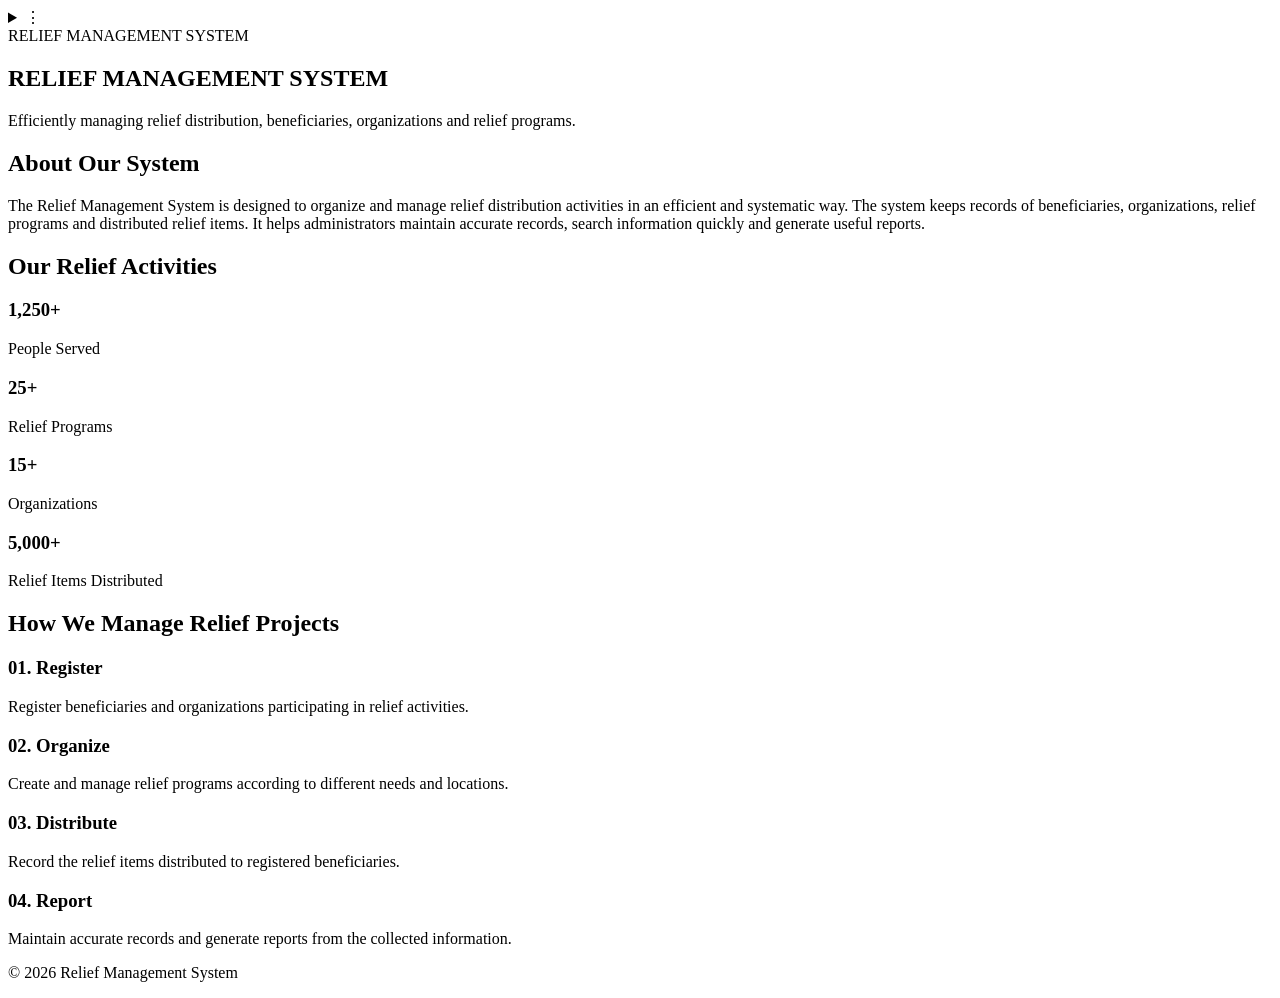
==== index.html @ 19647930 "Add files via upload" ====
<!DOCTYPE html>
<html lang="en">

<head>

    <meta charset="UTF-8">

    <meta name="viewport"
          content="width=device-width, initial-scale=1.0">

    <title>Relief Management System</title>

    <link rel="stylesheet" href="css/style.css">

</head>


<body>


    <!-- ==============================
         TOP HEADER
    =============================== -->

    <header class="header">

        <!-- Three Dot Menu -->

        <details class="menu">

            <summary>⋮</summary>

            <div class="menu-box">

                <a href="insert.html">
                    Insert
                </a>

                <a href="#">
                    View
                </a>

                <a href="#">
                    Search
                </a>

                <a href="#">
                    Generate Report
                </a>

            </div>

        </details>


        <!-- System Name -->

        <div class="header-title">

            RELIEF MANAGEMENT SYSTEM

        </div>

    </header>



    <!-- ==============================
         HERO SECTION
    =============================== -->

    <section class="hero">

        <div class="hero-overlay">

            <h1>
                RELIEF MANAGEMENT SYSTEM
            </h1>

            <p>
                Efficiently managing relief distribution,
                beneficiaries, organizations and relief programs.
            </p>

        </div>

    </section>



    <!-- ==============================
         ABOUT SYSTEM
    =============================== -->

    <section class="about">

        <h2>
            About Our System
        </h2>

        <p>

            The Relief Management System is designed to
            organize and manage relief distribution activities
            in an efficient and systematic way.

            The system keeps records of beneficiaries,
            organizations, relief programs and distributed
            relief items.

            It helps administrators maintain accurate records,
            search information quickly and generate useful
            reports.

        </p>

    </section>



    <!-- ==============================
         STATISTICS
    =============================== -->

    <section class="statistics">

        <h2>
            Our Relief Activities
        </h2>


        <div class="stat-container">


            <div class="stat-card">

                <h3>
                    1,250+
                </h3>

                <p>
                    People Served
                </p>

            </div>


            <div class="stat-card">

                <h3>
                    25+
                </h3>

                <p>
                    Relief Programs
                </p>

            </div>


            <div class="stat-card">

                <h3>
                    15+
                </h3>

                <p>
                    Organizations
                </p>

            </div>


            <div class="stat-card">

                <h3>
                    5,000+
                </h3>

                <p>
                    Relief Items Distributed
                </p>

            </div>


        </div>

    </section>



    <!-- ==============================
         HOW WE MANAGE
    =============================== -->

    <section class="management">

        <h2>
            How We Manage Relief Projects
        </h2>


        <div class="management-container">


            <div class="management-card">

                <h3>
                    01. Register
                </h3>

                <p>

                    Register beneficiaries and
                    organizations participating
                    in relief activities.

                </p>

            </div>


            <div class="management-card">

                <h3>
                    02. Organize
                </h3>

                <p>

                    Create and manage relief programs
                    according to different needs
                    and locations.

                </p>

            </div>


            <div class="management-card">

                <h3>
                    03. Distribute
                </h3>

                <p>

                    Record the relief items distributed
                    to registered beneficiaries.

                </p>

            </div>


            <div class="management-card">

                <h3>
                    04. Report
                </h3>

                <p>

                    Maintain accurate records and
                    generate reports from the
                    collected information.

                </p>

            </div>


        </div>

    </section>



    <!-- ==============================
         FOOTER
    =============================== -->

    <footer>

        <p>
            © 2026 Relief Management System
        </p>

    </footer>


</body>

</html>
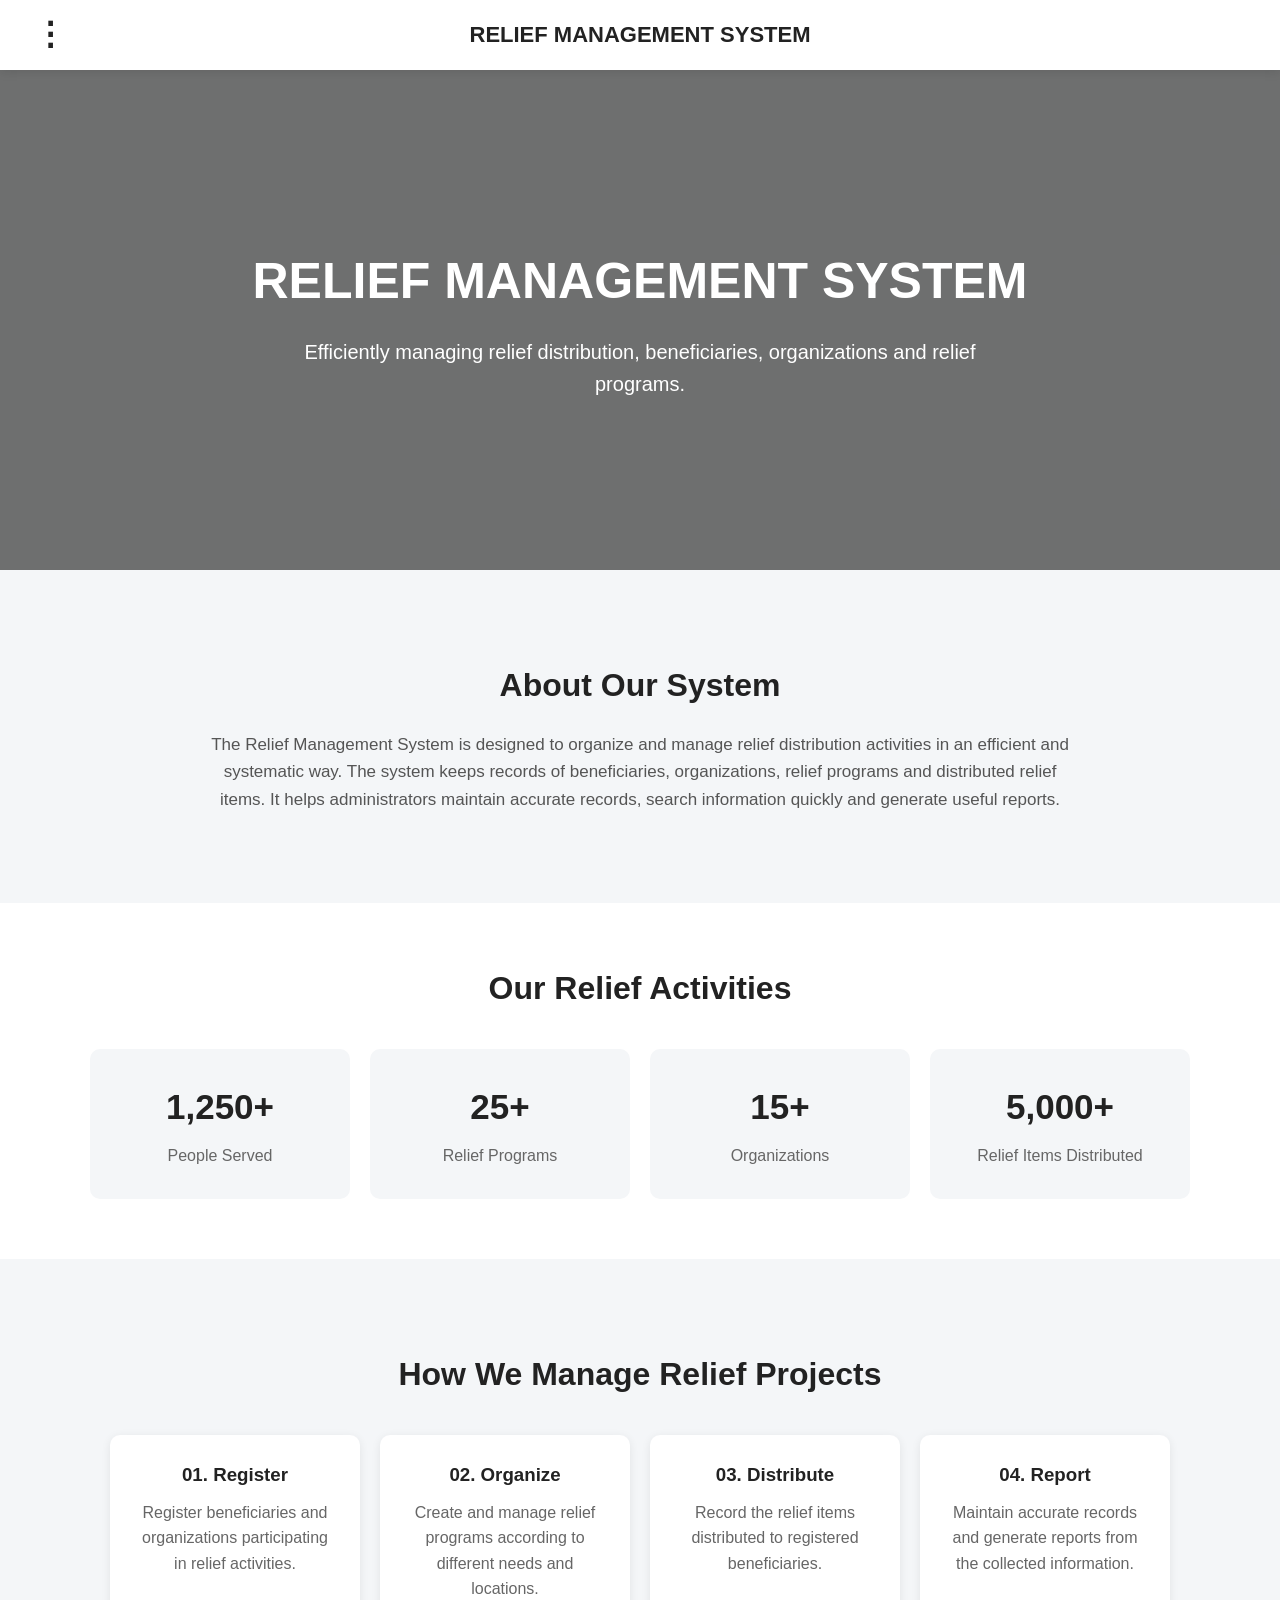
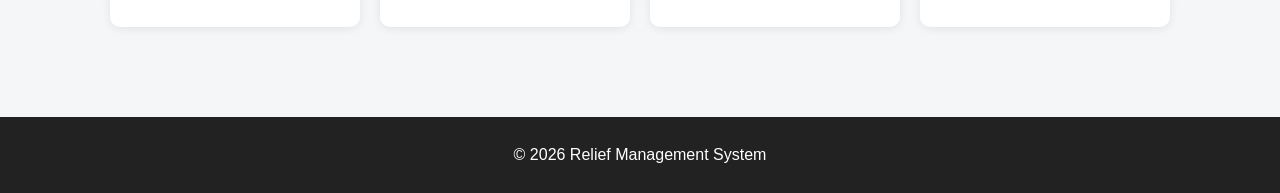
==== commit a5ad38f9: "Fix HTML encoding issues in index.html" ====
--- a/index.html
+++ b/index.html
@@ -10,7 +10,7 @@
 
     <title>Relief Management System</title>
 
-    <link rel="stylesheet" href="css/style.css">
+    <link rel="stylesheet" href="style.css">
 
 </head>
 
@@ -292,4 +292,4 @@
 
 </body>
 
-</html>+</html>
--- a/style.css
+++ b/style.css
@@ -0,0 +1,649 @@
+* {
+    margin: 0;
+    padding: 0;
+    box-sizing: border-box;
+}
+
+
+body {
+    font-family: Arial, sans-serif;
+
+    background-color: #f4f6f8;
+
+    color: #222;
+
+    line-height: 1.6;
+}
+
+
+/* =================================
+   HEADER
+================================= */
+
+.header {
+    height: 70px;
+
+    background-color: white;
+
+    display: flex;
+
+    align-items: center;
+
+    position: relative;
+
+    padding: 0 30px;
+
+    box-shadow: 0 2px 10px rgba(0,0,0,0.1);
+
+    z-index: 100;
+}
+
+
+.header-title {
+    position: absolute;
+
+    left: 50%;
+
+    transform: translateX(-50%);
+
+    font-size: 22px;
+
+    font-weight: bold;
+
+    white-space: nowrap;
+}
+
+
+/* =================================
+   THREE DOT MENU
+================================= */
+
+.menu {
+    position: relative;
+}
+
+
+.menu summary {
+    list-style: none;
+
+    cursor: pointer;
+
+    font-size: 32px;
+
+    font-weight: bold;
+
+    width: 40px;
+
+    height: 40px;
+
+    display: flex;
+
+    align-items: center;
+
+    justify-content: center;
+}
+
+
+.menu summary::-webkit-details-marker {
+    display: none;
+}
+
+
+.menu-box {
+    position: absolute;
+
+    top: 48px;
+
+    left: 0;
+
+    width: 190px;
+
+    background-color: white;
+
+    border-radius: 8px;
+
+    box-shadow: 0 5px 20px rgba(0,0,0,0.2);
+
+    overflow: hidden;
+}
+
+
+.menu-box a {
+    display: block;
+
+    padding: 14px 18px;
+
+    color: #222;
+
+    text-decoration: none;
+
+    font-size: 16px;
+}
+
+
+.menu-box a:hover {
+    background-color: #f0f0f0;
+}
+
+
+/* =================================
+   HERO
+================================= */
+
+.hero {
+
+    height: 500px;
+
+    background-image:
+        url("../images/relief-bg.jpg");
+
+    background-size: cover;
+
+    background-position: center;
+
+    position: relative;
+
+    display: flex;
+
+    align-items: center;
+
+    justify-content: center;
+}
+
+
+.hero-overlay {
+
+    background-color: rgba(0,0,0,0.55);
+
+    width: 100%;
+
+    height: 100%;
+
+    display: flex;
+
+    flex-direction: column;
+
+    align-items: center;
+
+    justify-content: center;
+
+    text-align: center;
+
+    padding: 20px;
+
+    color: white;
+}
+
+
+.hero h1 {
+
+    font-size: 50px;
+
+    margin-bottom: 15px;
+
+}
+
+
+.hero p {
+
+    font-size: 20px;
+
+    max-width: 700px;
+
+}
+
+
+/* =================================
+   ABOUT
+================================= */
+
+.about {
+
+    max-width: 900px;
+
+    margin: 70px auto;
+
+    padding: 20px;
+
+    text-align: center;
+}
+
+
+.about h2,
+.statistics h2,
+.management h2 {
+
+    font-size: 32px;
+
+    margin-bottom: 20px;
+
+}
+
+
+.about p {
+
+    color: #555;
+
+    font-size: 17px;
+
+}
+
+
+/* =================================
+   STATISTICS
+================================= */
+
+.statistics {
+
+    padding: 60px 30px;
+
+    background-color: white;
+
+    text-align: center;
+}
+
+
+.stat-container {
+
+    max-width: 1100px;
+
+    margin: 35px auto 0;
+
+    display: grid;
+
+    grid-template-columns:
+        repeat(4, 1fr);
+
+    gap: 20px;
+}
+
+
+.stat-card {
+
+    padding: 30px;
+
+    border-radius: 10px;
+
+    background-color: #f4f6f8;
+}
+
+
+.stat-card h3 {
+
+    font-size: 35px;
+
+    margin-bottom: 8px;
+
+}
+
+
+.stat-card p {
+
+    color: #666;
+
+}
+
+
+/* =================================
+   MANAGEMENT
+================================= */
+
+.management {
+
+    max-width: 1100px;
+
+    margin: 70px auto;
+
+    padding: 20px;
+
+    text-align: center;
+}
+
+
+.management-container {
+
+    display: grid;
+
+    grid-template-columns:
+        repeat(4, 1fr);
+
+    gap: 20px;
+
+    margin-top: 35px;
+}
+
+
+.management-card {
+
+    background-color: white;
+
+    padding: 25px;
+
+    border-radius: 10px;
+
+    box-shadow:
+        0 2px 10px rgba(0,0,0,0.08);
+
+}
+
+
+.management-card h3 {
+
+    margin-bottom: 10px;
+
+}
+
+
+.management-card p {
+
+    color: #666;
+
+}
+
+
+/* =================================
+   FOOTER
+================================= */
+
+footer {
+
+    background-color: #222;
+
+    color: white;
+
+    text-align: center;
+
+    padding: 25px;
+
+}
+
+
+/* =================================
+   INSERT PAGE
+================================= */
+
+.insert-page {
+
+    max-width: 1100px;
+
+    margin: 70px auto;
+
+    padding: 20px;
+
+    text-align: center;
+}
+
+
+.insert-page h1 {
+
+    font-size: 36px;
+
+    margin-bottom: 10px;
+}
+
+
+.insert-page > p {
+
+    color: #666;
+
+    margin-bottom: 40px;
+}
+
+
+.insert-container {
+
+    display: grid;
+
+    grid-template-columns:
+        repeat(3, 1fr);
+
+    gap: 25px;
+}
+
+
+.insert-card {
+
+    background-color: white;
+
+    padding: 40px 25px;
+
+    border-radius: 12px;
+
+    text-decoration: none;
+
+    color: #222;
+
+    box-shadow:
+        0 3px 15px rgba(0,0,0,0.1);
+
+    transition: 0.2s;
+}
+
+
+.insert-card:hover {
+
+    transform: translateY(-5px);
+
+    box-shadow:
+        0 7px 20px rgba(0,0,0,0.15);
+}
+
+
+.card-icon {
+
+    font-size: 45px;
+
+    margin-bottom: 15px;
+}
+
+
+.insert-card h2 {
+
+    margin-bottom: 10px;
+
+}
+
+
+.insert-card p {
+
+    color: #666;
+
+}
+
+
+/* =================================
+   BACK BUTTON
+================================= */
+
+.back-button {
+
+    text-decoration: none;
+
+    color: #222;
+
+    font-size: 16px;
+}
+
+
+/* =================================
+   FORM PAGE
+================================= */
+
+.form-page {
+
+    min-height: calc(100vh - 70px);
+
+    display: flex;
+
+    justify-content: center;
+
+    padding: 50px 20px;
+}
+
+
+.form-box {
+
+    width: 100%;
+
+    max-width: 700px;
+
+    background-color: white;
+
+    padding: 40px;
+
+    border-radius: 12px;
+
+    box-shadow:
+        0 3px 15px rgba(0,0,0,0.1);
+}
+
+
+.form-box h1 {
+
+    margin-bottom: 8px;
+}
+
+
+.form-box > p {
+
+    color: #666;
+
+    margin-bottom: 30px;
+}
+
+
+.form-group {
+
+    margin-bottom: 20px;
+}
+
+
+.form-group label {
+
+    display: block;
+
+    font-weight: bold;
+
+    margin-bottom: 7px;
+}
+
+
+.form-group input,
+.form-group select,
+.form-group textarea {
+
+    width: 100%;
+
+    padding: 12px;
+
+    border: 1px solid #ccc;
+
+    border-radius: 6px;
+
+    font-size: 15px;
+
+    font-family: inherit;
+}
+
+
+.form-group textarea {
+
+    resize: vertical;
+}
+
+
+.form-buttons {
+
+    display: flex;
+
+    gap: 10px;
+
+    margin-top: 30px;
+}
+
+
+.form-buttons button {
+
+    padding: 12px 20px;
+
+    border: none;
+
+    border-radius: 6px;
+
+    cursor: pointer;
+
+    font-size: 15px;
+}
+
+
+/* =================================
+   RESPONSIVE
+================================= */
+
+@media (max-width: 800px) {
+
+    .stat-container,
+    .management-container {
+
+        grid-template-columns:
+            repeat(2, 1fr);
+
+    }
+
+
+    .insert-container {
+
+        grid-template-columns:
+            repeat(2, 1fr);
+
+    }
+
+
+    .hero h1 {
+
+        font-size: 38px;
+
+    }
+
+}
+
+
+@media (max-width: 500px) {
+
+    .header-title {
+
+        font-size: 15px;
+
+    }
+
+
+    .stat-container,
+    .management-container,
+    .insert-container {
+
+        grid-template-columns: 1fr;
+
+    }
+
+
+    .hero {
+
+        height: 400px;
+
+    }
+
+
+    .hero h1 {
+
+        font-size: 30px;
+
+    }
+
+
+    .form-box {
+
+        padding: 25px;
+
+    }
+
+}
